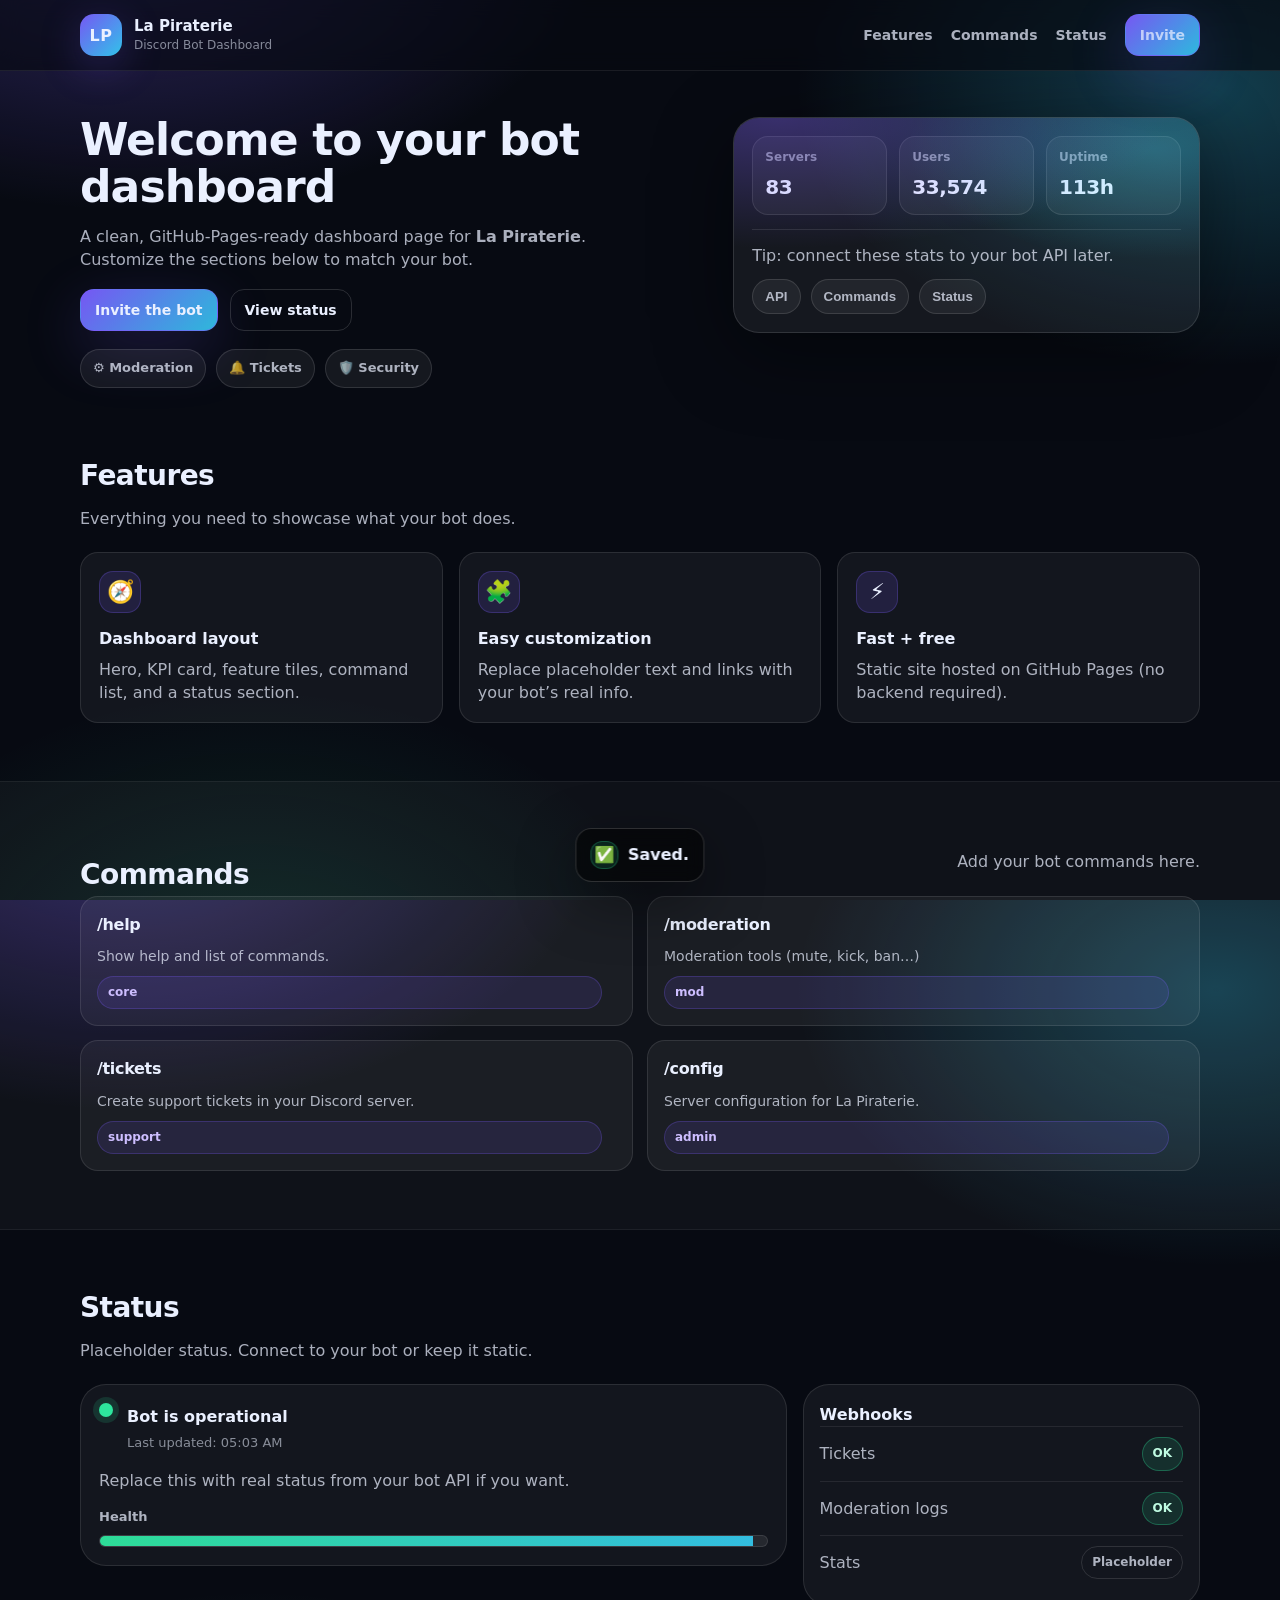
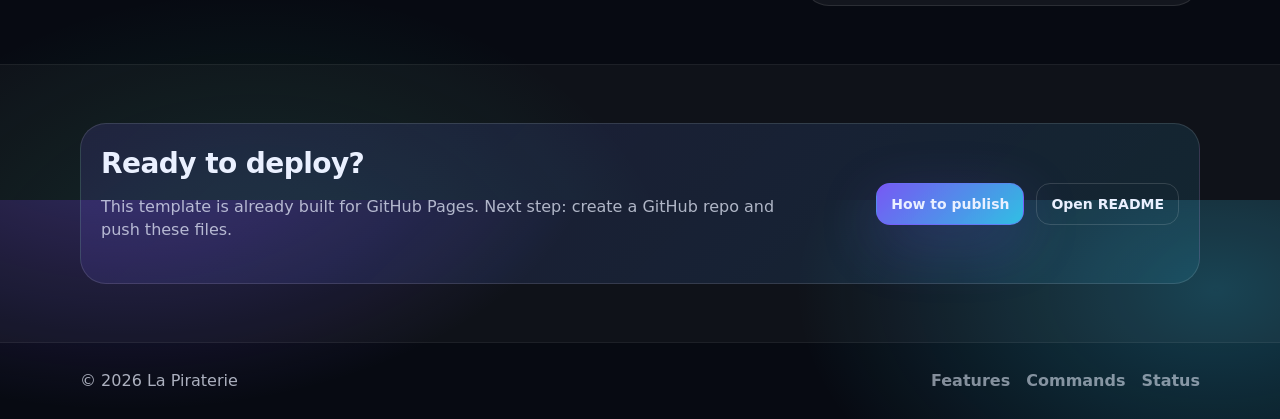
==== index.html @ 0a26c694 "Update index.html" ====
<!doctype html>
<html lang="en">
<head>
  <meta charset="UTF-8" />
  <meta name="viewport" content="width=device-width, initial-scale=1.0" />
  <title>La Piraterie</title>
  <meta name="description" content="Dashboard for La Piraterie (Discord bot)." />
  <link rel="stylesheet" href="styles.css" />
</head>
<body>
  <a class="skip-link" href="#main">Skip to content</a>

  <header class="topbar">
    <div class="container topbar__inner">
      <div class="brand">
        <div class="brand__mark" aria-hidden="true">LP</div>
        <div>
          <div class="brand__name">La Piraterie</div>
          <div class="brand__tag">Discord Bot Dashboard</div>
        </div>
      </div>

      <nav class="nav" aria-label="Primary">
        <a href="#features">Features</a>
        <a href="#commands">Commands</a>
        <a href="#status">Status</a>
        <a class="btn btn--primary" href="https://discord.com/oauth2/authorize?client_id=1509570916592521398&permissions=8&integration_type=0&scope=applications.commands+bot">Invite</a>
      </nav>

      <button class="nav-toggle" type="button" aria-label="Open menu" aria-expanded="false" data-nav-toggle>
        <span></span><span></span><span></span>
      </button>
    </div>
  </header>

  <main id="main">
    <section class="hero">
      <div class="container hero__grid">
        <div>
          <h1 class="hero__title">Welcome to your bot dashboard</h1>
          <p class="hero__subtitle">
            A clean, GitHub-Pages-ready dashboard page for <strong>La Piraterie</strong>.
            Customize the sections below to match your bot.
          </p>

          <div class="hero__cta">
            <a class="btn btn--primary" id="invite" href="#" onclick="alert('Replace this with your bot invite link!'); return false;">
              Invite the bot
            </a>
            <a class="btn btn--ghost" href="#status">View status</a>
          </div>

          <div class="pill-row" role="list" aria-label="Highlights">
            <div class="pill" role="listitem">⚙️ Moderation</div>
            <div class="pill" role="listitem">🔔 Tickets</div>
            <div class="pill" role="listitem">🛡️ Security</div>
          </div>
        </div>

        <div class="card card--glow hero-card" aria-label="Quick overview card">
          <div class="hero-card__top">
            <div class="kpi">
              <div class="kpi__label">Servers</div>
              <div class="kpi__value" data-kpi="servers">—</div>
            </div>
            <div class="kpi">
              <div class="kpi__label">Users</div>
              <div class="kpi__value" data-kpi="users">—</div>
            </div>
            <div class="kpi">
              <div class="kpi__label">Uptime</div>
              <div class="kpi__value" data-kpi="uptime">—</div>
            </div>
          </div>
          <div class="divider"></div>
          <div class="hero-card__bottom">
            <div class="muted">Tip: connect these stats to your bot API later.</div>
            <div class="mini-actions">
              <button class="chip" type="button" onclick="toast('Connect your bot API to show live stats.')">API</button>
              <button class="chip" type="button" onclick="toast('Add command docs for your bot.')">Commands</button>
              <button class="chip" type="button" onclick="toast('Add a real status endpoint if you want.')">Status</button>
            </div>
          </div>
        </div>
      </div>
    </section>

    <section id="features" class="section">
      <div class="container">
        <h2 class="section__title">Features</h2>
        <p class="section__subtitle">Everything you need to showcase what your bot does.</p>

        <div class="grid-3">
          <article class="feature">
            <div class="feature__icon" aria-hidden="true">🧭</div>
            <h3>Dashboard layout</h3>
            <p>Hero, KPI card, feature tiles, command list, and a status section.</p>
          </article>
          <article class="feature">
            <div class="feature__icon" aria-hidden="true">🧩</div>
            <h3>Easy customization</h3>
            <p>Replace placeholder text and links with your bot’s real info.</p>
          </article>
          <article class="feature">
            <div class="feature__icon" aria-hidden="true">⚡</div>
            <h3>Fast + free</h3>
            <p>Static site hosted on GitHub Pages (no backend required).</p>
          </article>
        </div>
      </div>
    </section>

    <section id="commands" class="section section--alt">
      <div class="container">
        <div class="section__head">
          <h2 class="section__title">Commands</h2>
          <p class="section__subtitle">Add your bot commands here.</p>
        </div>

        <div class="commands">
          <div class="command">
            <div class="command__name">/help</div>
            <div class="command__desc">Show help and list of commands.</div>
            <div class="command__tag">core</div>
          </div>
          <div class="command">
            <div class="command__name">/moderation</div>
            <div class="command__desc">Moderation tools (mute, kick, ban…)</div>
            <div class="command__tag">mod</div>
          </div>
          <div class="command">
            <div class="command__name">/tickets</div>
            <div class="command__desc">Create support tickets in your Discord server.</div>
            <div class="command__tag">support</div>
          </div>
          <div class="command">
            <div class="command__name">/config</div>
            <div class="command__desc">Server configuration for La Piraterie.</div>
            <div class="command__tag">admin</div>
          </div>
        </div>
      </div>
    </section>

    <section id="status" class="section">
      <div class="container">
        <h2 class="section__title">Status</h2>
        <p class="section__subtitle">Placeholder status. Connect to your bot or keep it static.</p>

        <div class="status-wrap">
          <div class="status-card">
            <div class="status-card__top">
              <div class="status-dot" data-status-dot aria-hidden="true"></div>
              <div>
                <div class="status-card__title">Bot is operational</div>
                <div class="status-card__meta">Last updated: <span id="lastUpdated">just now</span></div>
              </div>
            </div>
            <div class="status-card__body">
              <p class="muted">
                Replace this with real status from your bot API if you want.
              </p>
              <div class="progress">
                <div class="progress__label">Health</div>
                <div class="progress__bar" role="progressbar" aria-valuemin="0" aria-valuemax="100" aria-valuenow="98">
                  <div class="progress__fill" style="width: 98%"></div>
                </div>
              </div>
            </div>
          </div>

          <div class="status-card status-card--mini">
            <div class="status-card__title">Webhooks</div>
            <div class="status-mini-row">
              <span class="muted">Tickets</span>
              <span class="badge badge--ok">OK</span>
            </div>
            <div class="status-mini-row">
              <span class="muted">Moderation logs</span>
              <span class="badge badge--ok">OK</span>
            </div>
            <div class="status-mini-row">
              <span class="muted">Stats</span>
              <span class="badge">Placeholder</span>
            </div>
          </div>
        </div>
      </div>
    </section>

    <section class="section section--alt" id="https://discord.com/oauth2/authorize?client_id=1509570916592521398&permissions=8&integration_type=0&scope=applications.commands+bot">
      <div class="container">
        <div class="cta">
          <div>
            <h2 class="section__title" style="margin-bottom:8px;">Ready to deploy?</h2>
            <p class="section__subtitle">
              This template is already built for GitHub Pages. Next step: create a GitHub repo and push these files.
            </p>
          </div>
          <div class="cta__actions">
            <a class="btn btn--primary" href="#" onclick="toast('GitHub Pages setup instructions are in README.md')">How to publish</a>
            <a class="btn btn--ghost" href="README.md" target="_blank" rel="noreferrer">Open README</a>
          </div>
        </div>
      </div>
    </section>
  </main>

  <footer class="footer">
    <div class="container footer__inner">
      <div class="muted">© <span id="year"></span> La Piraterie</div>
      <div class="footer__links">
        <a href="#features">Features</a>
        <a href="#commands">Commands</a>
        <a href="#status">Status</a>
      </div>
    </div>
  </footer>

  <div class="toast" role="status" aria-live="polite" aria-atomic="true" id="toast" hidden>
    <div class="toast__icon" aria-hidden="true">✅</div>
    <div class="toast__msg" id="toastMsg">Saved.</div>
  </div>

  <script src="script.js"></script>
</body>
</html>
---- styles.css ----
:root{
  --bg:#070A12;
  --panel:rgba(255,255,255,.06);
  --panel2:rgba(255,255,255,.09);
  --text:#EAF0FF;
  --muted:rgba(234,240,255,.72);
  --muted2:rgba(234,240,255,.55);
  --brand:#7C5CFF;
  --brand2:#35D7FF;
  --ok:#2EE59D;
  --warn:#FFC857;
  --danger:#FF5C7A;
  --border:rgba(255,255,255,.12);
  --shadow:0 20px 80px rgba(0,0,0,.45);
  --radius:18px;
  --radius2:26px;
  --container:1120px;
}

*{box-sizing:border-box}
html,body{height:100%}
body{
  margin:0;
  font-family: ui-sans-serif, system-ui, -apple-system, Segoe UI, Roboto, Helvetica, Arial, "Apple Color Emoji","Segoe UI Emoji";
  background:
    radial-gradient(800px 500px at 10% -10%, rgba(124,92,255,.35), transparent 60%),
    radial-gradient(700px 460px at 95% 10%, rgba(53,215,255,.25), transparent 60%),
    radial-gradient(700px 500px at 20% 110%, rgba(46,229,157,.14), transparent 60%),
    var(--bg);
  color:var(--text);
  line-height:1.45;
}

a{color:inherit;text-decoration:none}

.container{width:min(var(--container), calc(100% - 32px)); margin-inline:auto}

.skip-link{
  position:absolute; left:-999px; top:auto; width:1px; height:1px; overflow:hidden;
}
.skip-link:focus{left:16px; top:16px; width:auto; height:auto; padding:10px 12px; background:rgba(0,0,0,.6); border:1px solid var(--border); border-radius:12px; z-index:9999}

.topbar{
  position:sticky; top:0; z-index:40;
  background:rgba(7,10,18,.65);
  backdrop-filter: blur(10px);
  border-bottom:1px solid rgba(255,255,255,.08);
}
.topbar__inner{display:flex; align-items:center; justify-content:space-between; padding:14px 0; gap:14px}

.brand{display:flex; gap:12px; align-items:center}
.brand__mark{
  width:42px; height:42px;
  display:grid; place-items:center;
  background:linear-gradient(135deg, rgba(124,92,255,.95), rgba(53,215,255,.9));
  border-radius:14px;
  font-weight:800;
  letter-spacing:.5px;
  box-shadow: 0 10px 40px rgba(124,92,255,.25);
}
.brand__name{font-weight:800; font-size:15px}
.brand__tag{font-size:12px; color:var(--muted2)}

.nav{display:flex; align-items:center; gap:18px}
.nav a{color:var(--muted); font-weight:600; font-size:14px}
.nav a:hover{color:var(--text)}

.nav-toggle{
  display:none;
  width:44px; height:44px;
  border-radius:14px;
  border:1px solid rgba(255,255,255,.12);
  background:rgba(255,255,255,.06);
  cursor:pointer;
}
.nav-toggle span{display:block; width:18px; height:2px; background:rgba(234,240,255,.9); margin:4px auto; border-radius:99px}

.btn{
  display:inline-flex; align-items:center; justify-content:center;
  gap:10px;
  border-radius:14px;
  padding:10px 14px;
  border:1px solid rgba(255,255,255,.14);
  background:rgba(255,255,255,.06);
  color:var(--text);
  font-weight:700;
  font-size:14px;
  cursor:pointer;
}
.btn:hover{transform: translateY(-1px)}
.btn--primary{
  border:1px solid rgba(124,92,255,.45);
  background:linear-gradient(135deg, rgba(124,92,255,.95), rgba(53,215,255,.85));
  box-shadow: 0 18px 60px rgba(124,92,255,.22);
}
.btn--ghost{background:transparent}

.hero{padding:46px 0 10px}
.hero__grid{display:grid; grid-template-columns: 1.15fr .85fr; gap:22px; align-items:start}
.hero__title{font-size:44px; margin:0; letter-spacing:-.02em; line-height:1.06}
.hero__subtitle{color:var(--muted); margin:14px 0 18px; max-width:54ch; font-size:16px}

.hero__cta{display:flex; gap:12px; flex-wrap:wrap; margin:18px 0 18px}

.pill-row{display:flex; gap:10px; flex-wrap:wrap}
.pill{
  padding:9px 12px;
  border-radius:999px;
  background:rgba(255,255,255,.06);
  border:1px solid rgba(255,255,255,.12);
  color:var(--muted);
  font-weight:700;
  font-size:13px;
}

.card{border-radius:var(--radius2); background:var(--panel); border:1px solid rgba(255,255,255,.12); box-shadow:var(--shadow)}
.card--glow{position:relative; overflow:hidden}
.card--glow:before{
  content:"";
  position:absolute; inset:-2px;
  background: radial-gradient(650px 220px at 10% 0%, rgba(124,92,255,.35), transparent 60%),
              radial-gradient(450px 200px at 90% 15%, rgba(53,215,255,.25), transparent 55%);
  pointer-events:none;
}
.hero-card{padding:18px; z-index:1}
.hero-card__top{display:grid; grid-template-columns: repeat(3, 1fr); gap:12px}
.kpi{padding:12px; border-radius:16px; background:rgba(255,255,255,.05); border:1px solid rgba(255,255,255,.1)}
.kpi__label{font-size:12px; color:var(--muted2); font-weight:700}
.kpi__value{font-size:20px; font-weight:900; margin-top:6px; letter-spacing:-.02em}

.divider{height:1px; background:rgba(255,255,255,.1); margin:14px 0}
.hero-card__bottom{display:flex; flex-direction:column; gap:12px}
.muted{color:var(--muted)}

.mini-actions{display:flex; gap:10px; flex-wrap:wrap}
.chip{
  padding:9px 12px;
  border-radius:999px;
  background:rgba(255,255,255,.06);
  border:1px solid rgba(255,255,255,.12);
  color:var(--muted);
  font-weight:800;
  cursor:pointer;
}
.chip:hover{color:var(--text)}

.section{padding:58px 0}
.section--alt{background:rgba(255,255,255,.03); border-top:1px solid rgba(255,255,255,.06); border-bottom:1px solid rgba(255,255,255,.06)}
.section__title{margin:0; font-size:28px; letter-spacing:-.02em}
.section__subtitle{margin:10px 0 22px; color:var(--muted); max-width:70ch}
.section__head{display:flex; align-items:flex-end; justify-content:space-between; gap:16px}

.grid-3{display:grid; grid-template-columns: repeat(3, 1fr); gap:16px}
.feature{padding:18px; border-radius:var(--radius); background:rgba(255,255,255,.05); border:1px solid rgba(255,255,255,.10)}
.feature__icon{font-size:22px; width:42px; height:42px; display:grid; place-items:center; border-radius:14px; background:rgba(124,92,255,.15); border:1px solid rgba(124,92,255,.25)}
.feature h3{margin:14px 0 8px; font-size:16px}
.feature p{margin:0; color:var(--muted)}

.commands{display:grid; grid-template-columns: 1fr 1fr; gap:14px}
.command{
  padding:16px;
  border-radius:var(--radius);
  background:rgba(255,255,255,.05);
  border:1px solid rgba(255,255,255,.10);
  display:grid;
  grid-template-columns: 1fr auto;
  gap:10px 14px;
}
.command__name{font-weight:900; letter-spacing:-.02em}
.command__desc{color:var(--muted); grid-column: 1 / -1; font-size:14px}
.command__tag{align-self:start; padding:7px 10px; border-radius:999px; font-size:12px; font-weight:900; background:rgba(124,92,255,.12); border:1px solid rgba(124,92,255,.25); color:#CDBEFF}

.status-wrap{display:grid; grid-template-columns: 1.6fr .9fr; gap:16px; align-items:start}
.status-card{padding:18px; border-radius:var(--radius2); background:rgba(255,255,255,.05); border:1px solid rgba(255,255,255,.10)}
.status-card--mini{padding:16px}
.status-card__top{display:flex; gap:14px; align-items:flex-start}
.status-card__title{font-size:16px; font-weight:900; margin-top:2px}
.status-card__meta{font-size:13px; color:var(--muted2); margin-top:6px}

.status-dot{width:14px; height:14px; border-radius:999px; background:var(--ok); box-shadow:0 0 0 6px rgba(46,229,157,.14)}

.status-card__body{margin-top:14px}
.progress{margin-top:10px}
.progress__label{font-weight:800; color:var(--muted); font-size:13px; margin-bottom:8px}
.progress__bar{height:12px; border-radius:999px; background:rgba(255,255,255,.08); border:1px solid rgba(255,255,255,.10); overflow:hidden}
.progress__fill{height:100%; background:linear-gradient(90deg, rgba(46,229,157,.95), rgba(53,215,255,.85))}

.status-mini-row{display:flex; justify-content:space-between; align-items:center; padding:10px 0; border-top:1px solid rgba(255,255,255,.08)}
.status-mini-row:first-of-type{border-top:none}
.badge{font-weight:900; font-size:12px; padding:7px 10px; border-radius:999px; border:1px solid rgba(255,255,255,.12); color:var(--muted)}
.badge--ok{background:rgba(46,229,157,.12); border-color:rgba(46,229,157,.3); color:#BFFBE2}

.cta{display:flex; align-items:center; justify-content:space-between; gap:16px; padding:20px; border-radius:var(--radius2); background:linear-gradient(135deg, rgba(124,92,255,.14), rgba(53,215,255,.10)); border:1px solid rgba(255,255,255,.12)}
.cta__actions{display:flex; gap:12px; flex-wrap:wrap}

.footer{padding:26px 0; color:var(--muted2)}
.footer__inner{display:flex; justify-content:space-between; align-items:center; gap:14px}
.footer__links{display:flex; gap:16px; flex-wrap:wrap}
.footer__links a{color:var(--muted2); font-weight:700}
.footer__links a:hover{color:var(--text)}

.toast{
  position:fixed;
  bottom:18px;
  left:50%;
  transform:translateX(-50%);
  padding:12px 14px;
  border-radius:16px;
  background:rgba(0,0,0,.55);
  border:1px solid rgba(255,255,255,.16);
  backdrop-filter: blur(10px);
  display:flex;
  align-items:center;
  gap:10px;
  color:var(--text);
  box-shadow: 0 18px 60px rgba(0,0,0,.4);
}
.toast__icon{width:28px; height:28px; border-radius:12px; background:rgba(46,229,157,.12); border:1px solid rgba(46,229,157,.25); display:grid; place-items:center}
.toast__msg{font-weight:800}

@media (max-width: 980px){
  .hero__grid{grid-template-columns: 1fr;}
  .hero__title{font-size:36px}
  .commands{grid-template-columns: 1fr}
  .grid-3{grid-template-columns: 1fr}
  .status-wrap{grid-template-columns: 1fr}
  .nav{display:none}
  .nav-toggle{display:block}
}

@media (max-width: 520px){
  .hero{padding-top:28px}
  .hero-card__top{grid-template-columns: 1fr;}
  .footer__inner{flex-direction:column; align-items:flex-start}
}

/* Mobile menu */
.mobile-menu{
  display:none;
  border-top:1px solid rgba(255,255,255,.08);
  padding:12px 0;
}
.mobile-menu.open{display:block}
.mobile-menu a{display:block; padding:10px 0; color:var(--muted); font-weight:800}
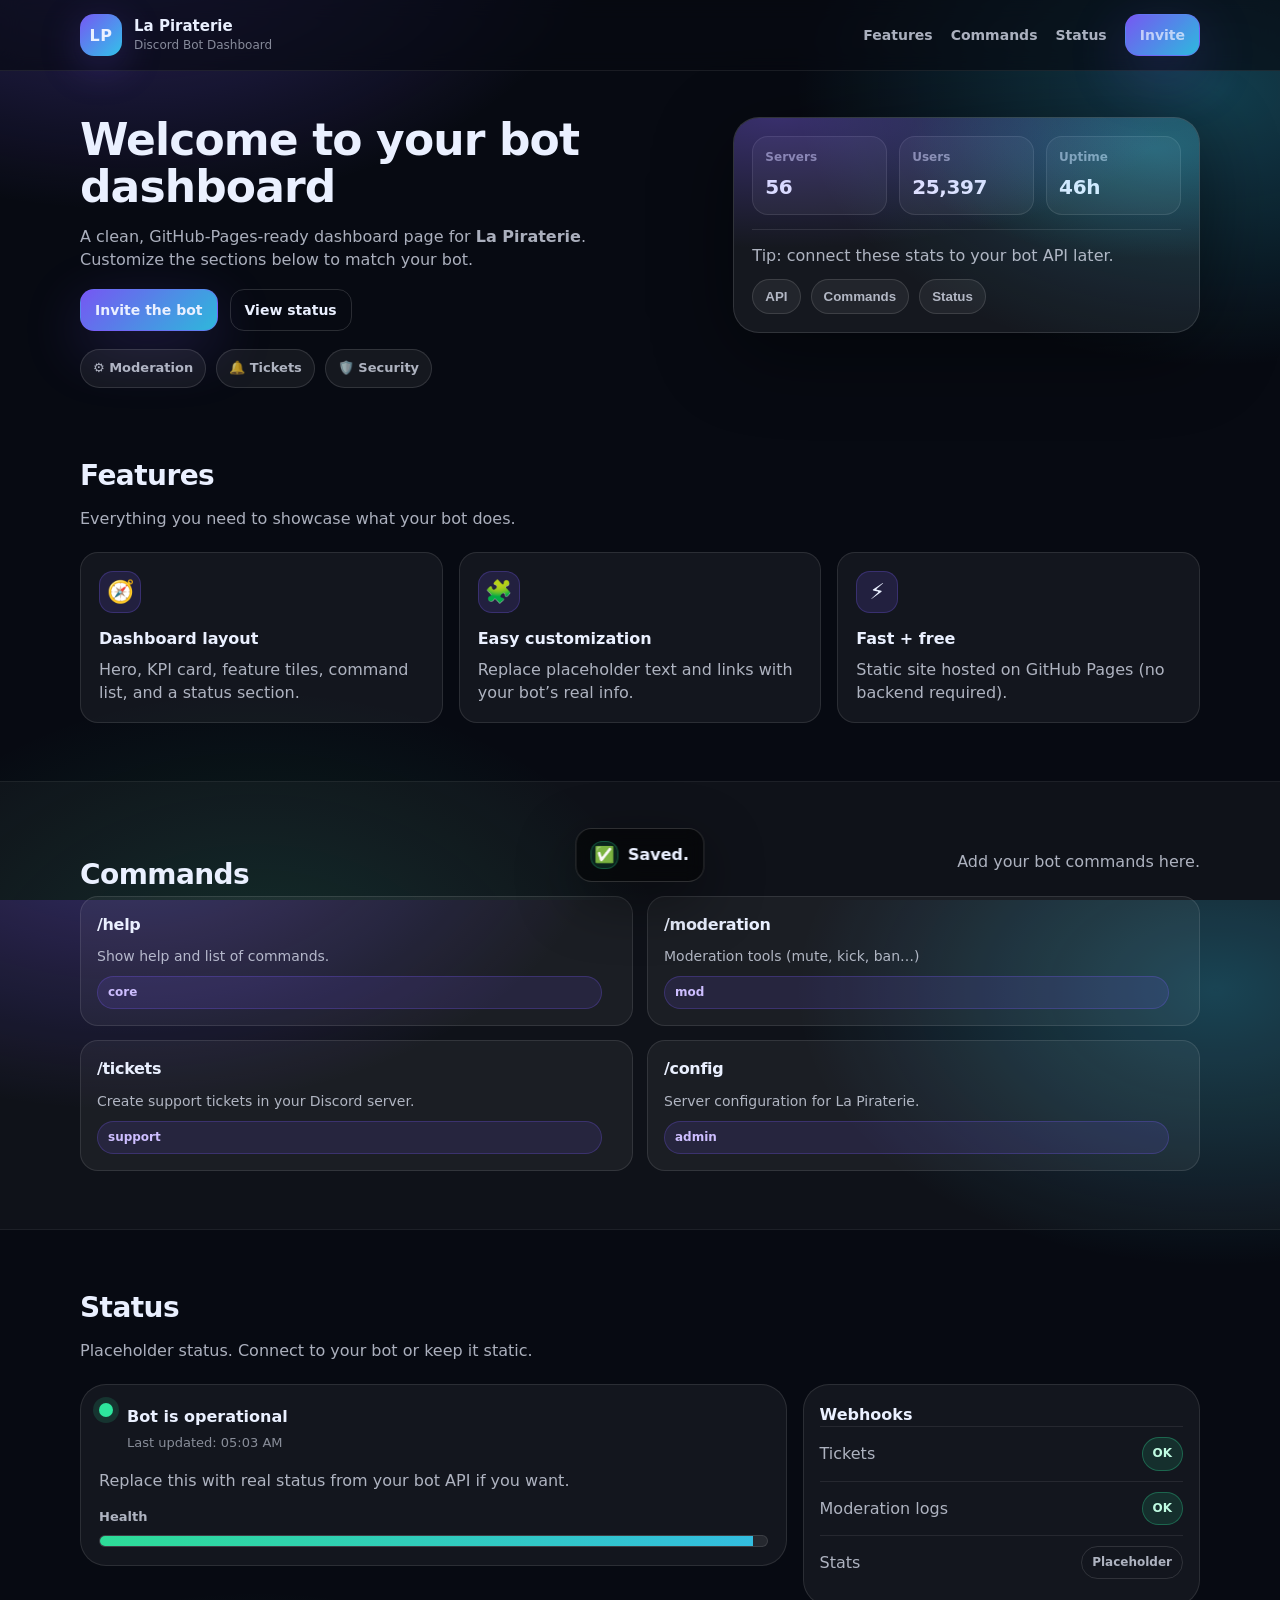
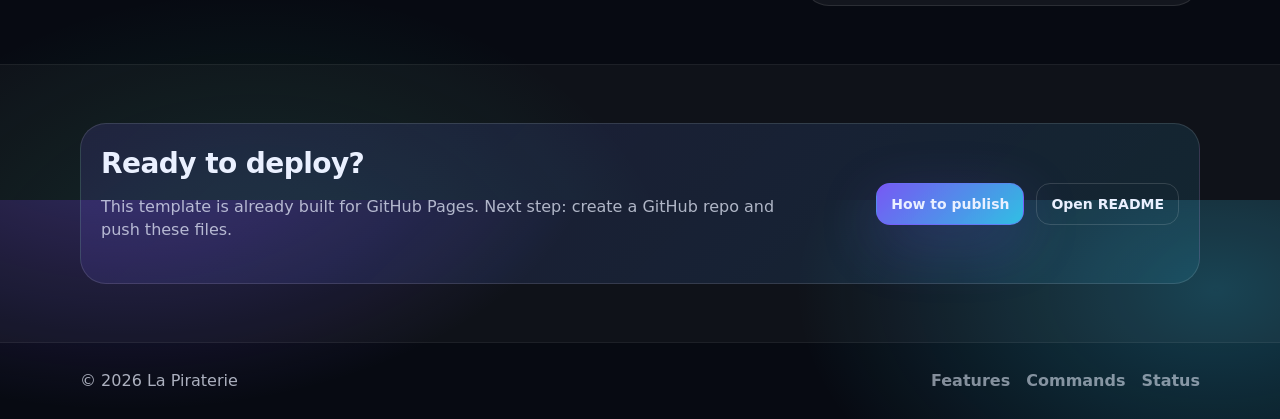
==== commit 64807d5e: "Update index.html" ====
--- a/index.html
+++ b/index.html
@@ -44,7 +44,7 @@
           </p>
 
           <div class="hero__cta">
-            <a class="btn btn--primary" id="invite" href="#" onclick="alert('Replace this with your bot invite link!'); return false;">
+<a class="btn btn--primary" id="invite" href="https://discord.com/oauth2/authorize?client_id=1509570916592521398&permissions=8&integration_type=0&scope=applications.commands+bot">
               Invite the bot
             </a>
             <a class="btn btn--ghost" href="#status">View status</a>
@@ -198,7 +198,7 @@
             </p>
           </div>
           <div class="cta__actions">
-            <a class="btn btn--primary" href="#" onclick="toast('GitHub Pages setup instructions are in README.md')">How to publish</a>
+<a class="btn btn--primary" href="#" onclick="toast('GitHub Pages setup instructions are in README.md'); return false;">How to publish</a>
             <a class="btn btn--ghost" href="README.md" target="_blank" rel="noreferrer">Open README</a>
           </div>
         </div>
@@ -227,3 +227,4 @@
 </html>
 
 
+
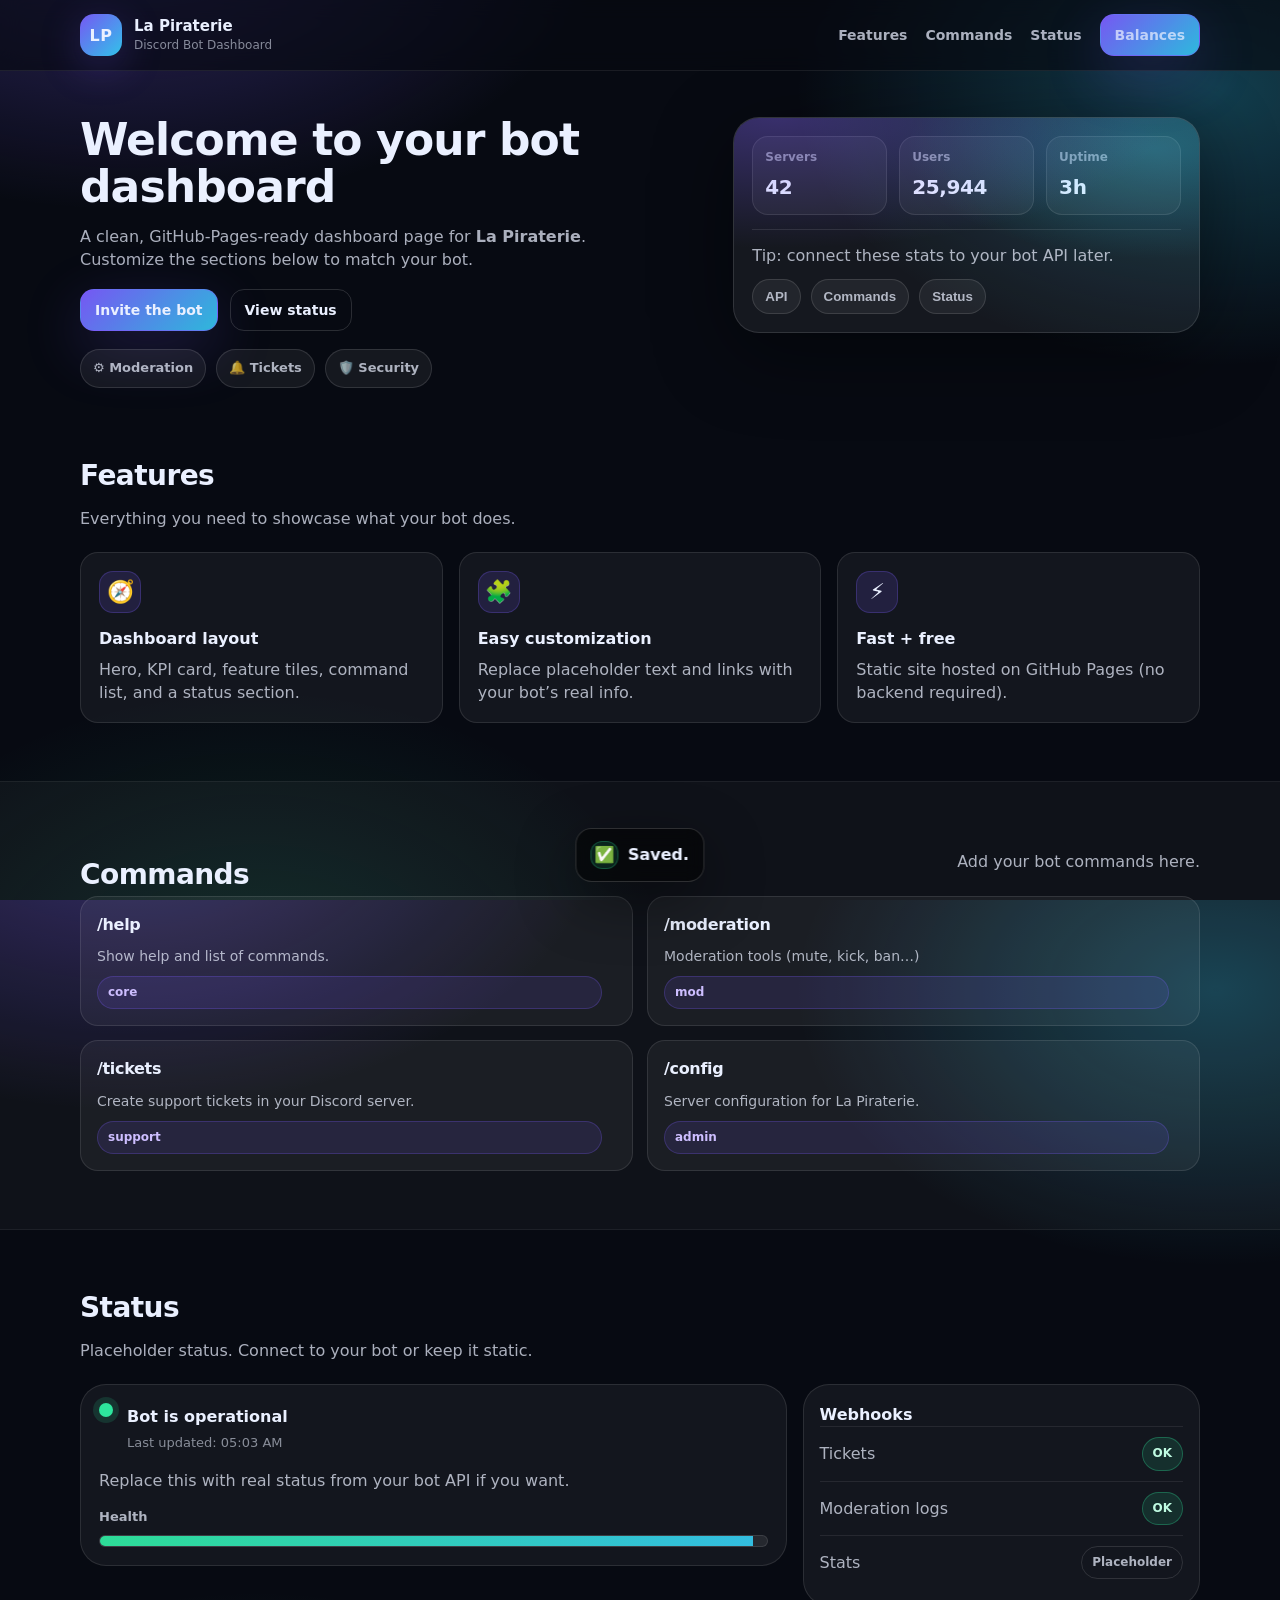
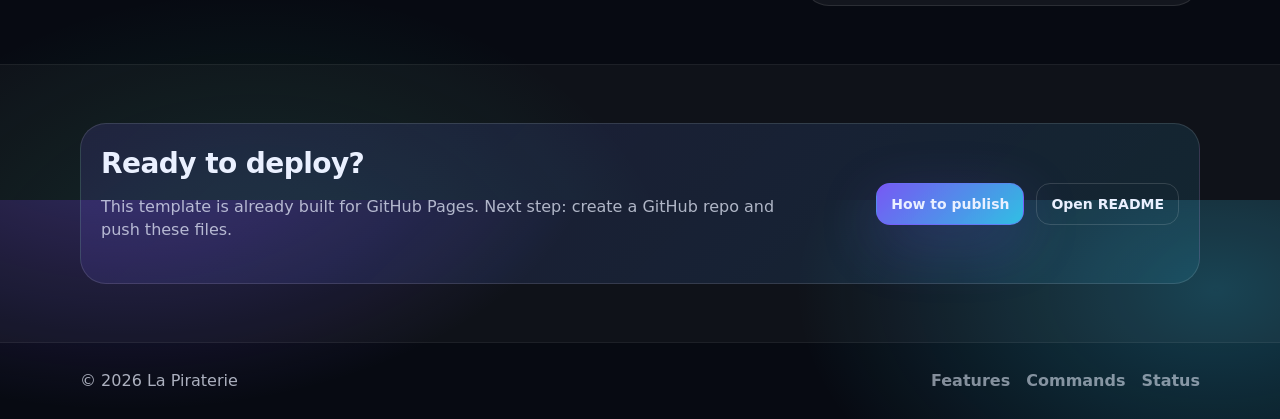
==== commit 9f68f7f3: "Add files via upload" ====
--- a/index.html
+++ b/index.html
@@ -20,11 +20,11 @@
         </div>
       </div>
 
-      <nav class="nav" aria-label="Primary">
+<nav class="nav" aria-label="Primary">
         <a href="#features">Features</a>
         <a href="#commands">Commands</a>
         <a href="#status">Status</a>
-        <a class="btn btn--primary" href="https://discord.com/oauth2/authorize?client_id=1509570916592521398&permissions=8&integration_type=0&scope=applications.commands+bot">Invite</a>
+        <a class="btn btn--primary" href="balances.html">Balances</a>
       </nav>
 
       <button class="nav-toggle" type="button" aria-label="Open menu" aria-expanded="false" data-nav-toggle>
@@ -226,5 +226,3 @@
 </body>
 </html>
 
-
-
--- a/styles.css
+++ b/styles.css
@@ -243,3 +243,35 @@
 .mobile-menu.open{display:block}
 .mobile-menu a{display:block; padding:10px 0; color:var(--muted); font-weight:800}
 
+/* Tables + inputs */
+.input{
+  border-radius:14px;
+  padding:10px 12px;
+  background:rgba(255,255,255,.06);
+  border:1px solid rgba(255,255,255,.12);
+  color:var(--text);
+  font-weight:800;
+  outline:none;
+}
+.input::placeholder{color:rgba(234,240,255,.55)}
+.input:focus{border-color:rgba(124,92,255,.5)}
+
+.table{
+  width:100%;
+  border-collapse:separate;
+  border-spacing:0;
+}
+.table thead th{
+  text-align:left;
+  padding:12px 10px;
+  font-size:12px;
+  color:rgba(234,240,255,.75);
+  border-bottom:1px solid rgba(255,255,255,.10);
+}
+.table tbody td{
+  padding:12px 10px;
+  border-bottom:1px solid rgba(255,255,255,.08);
+}
+.table tbody tr:hover td{background:rgba(255,255,255,.03)}
+
+
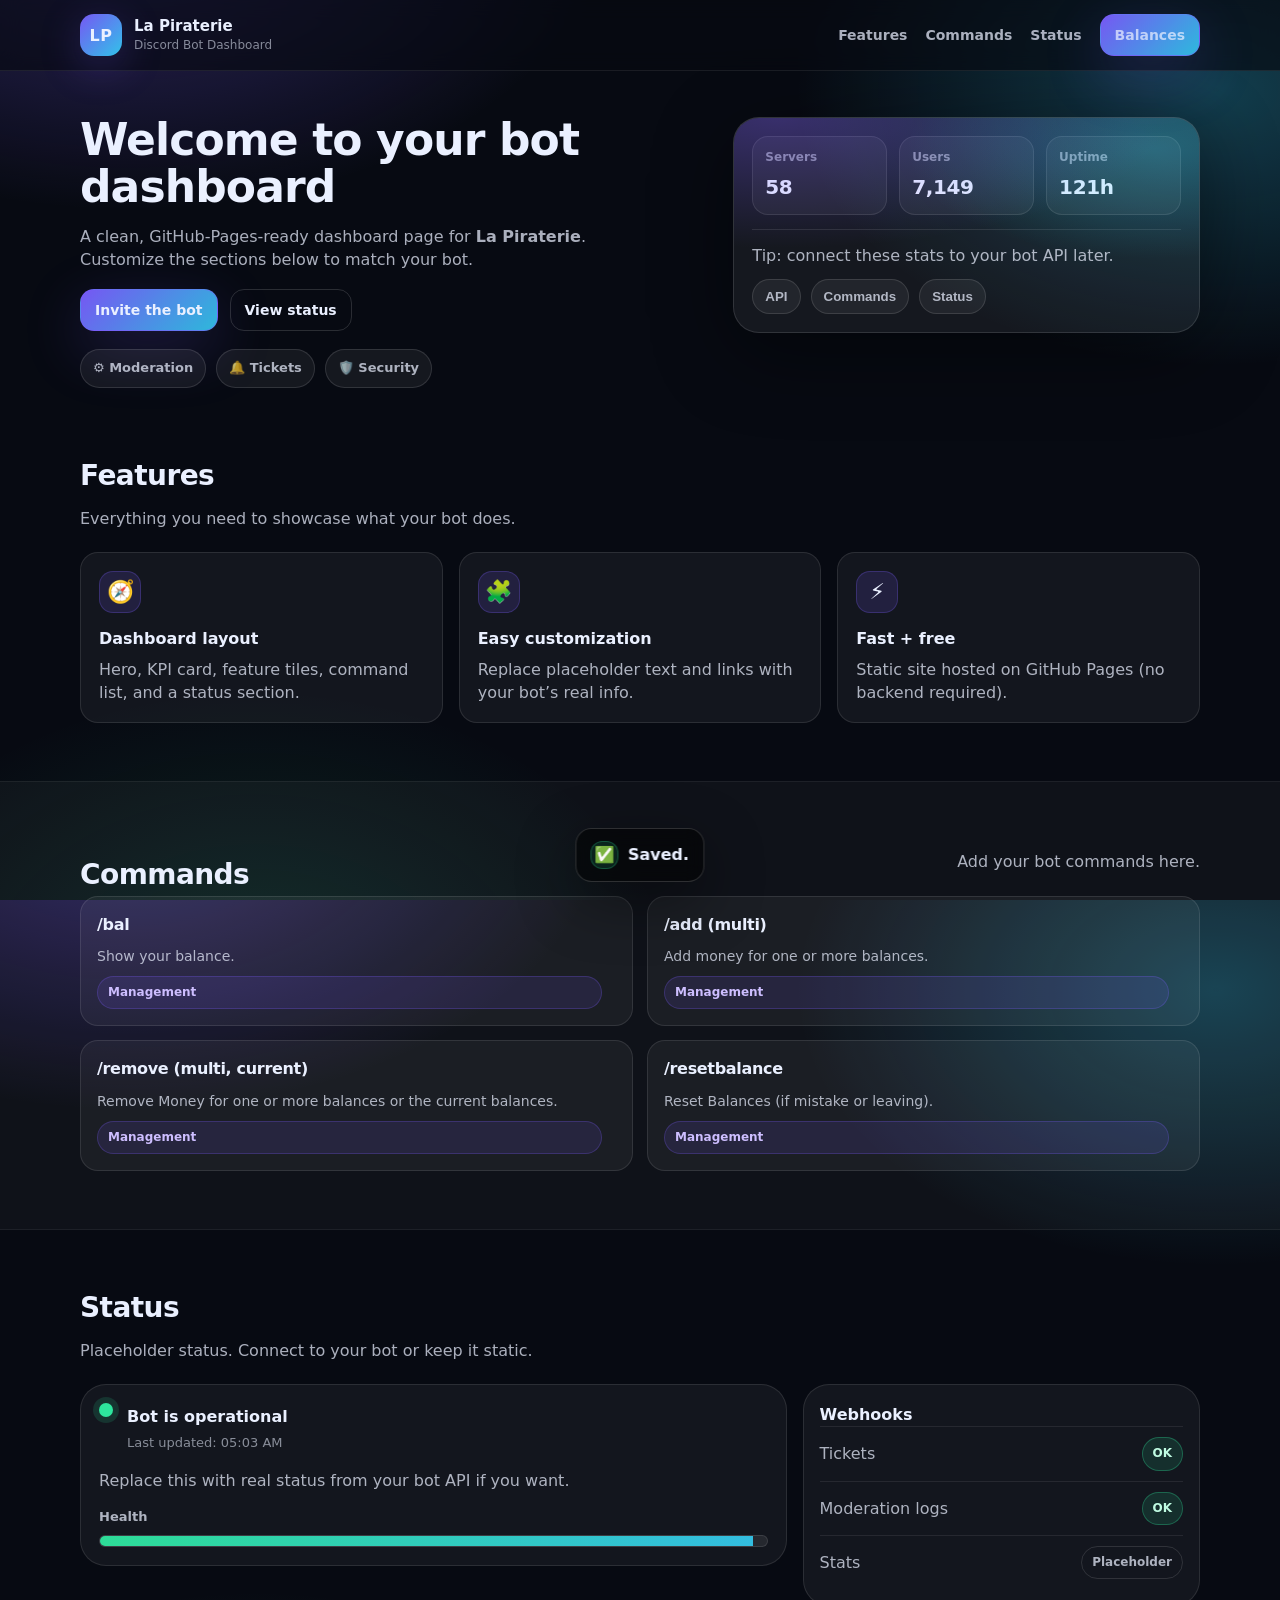
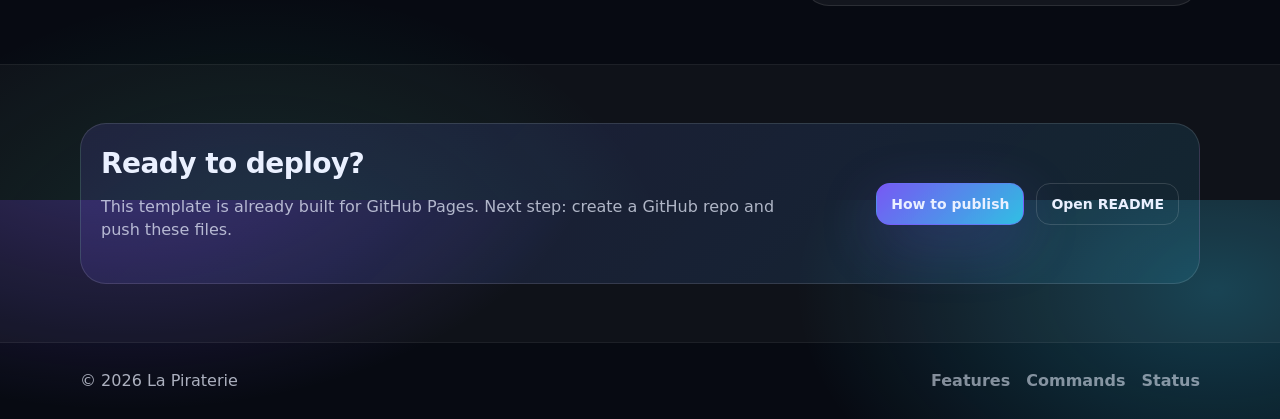
==== commit 39a149bb: "Add files via upload" ====
--- a/index.html
+++ b/index.html
@@ -119,24 +119,24 @@
 
         <div class="commands">
           <div class="command">
-            <div class="command__name">/help</div>
-            <div class="command__desc">Show help and list of commands.</div>
-            <div class="command__tag">core</div>
-          </div>
-          <div class="command">
-            <div class="command__name">/moderation</div>
-            <div class="command__desc">Moderation tools (mute, kick, ban…)</div>
-            <div class="command__tag">mod</div>
-          </div>
-          <div class="command">
-            <div class="command__name">/tickets</div>
-            <div class="command__desc">Create support tickets in your Discord server.</div>
-            <div class="command__tag">support</div>
-          </div>
-          <div class="command">
-            <div class="command__name">/config</div>
-            <div class="command__desc">Server configuration for La Piraterie.</div>
-            <div class="command__tag">admin</div>
+            <div class="command__name">/bal</div>
+            <div class="command__desc">Show your balance.</div>
+            <div class="command__tag">Management</div>
+          </div>
+          <div class="command">
+            <div class="command__name">/add (multi)</div>
+            <div class="command__desc">Add money for one or more balances.</div>
+            <div class="command__tag">Management</div>
+          </div>
+          <div class="command">
+            <div class="command__name">/remove (multi, current)</div>
+            <div class="command__desc">Remove Money for one or more balances or the current balances.</div>
+            <div class="command__tag">Management</div>
+          </div>
+          <div class="command">
+            <div class="command__name">/resetbalance</div>
+            <div class="command__desc">Reset Balances (if mistake or leaving).</div>
+            <div class="command__tag">Management</div>
           </div>
         </div>
       </div>
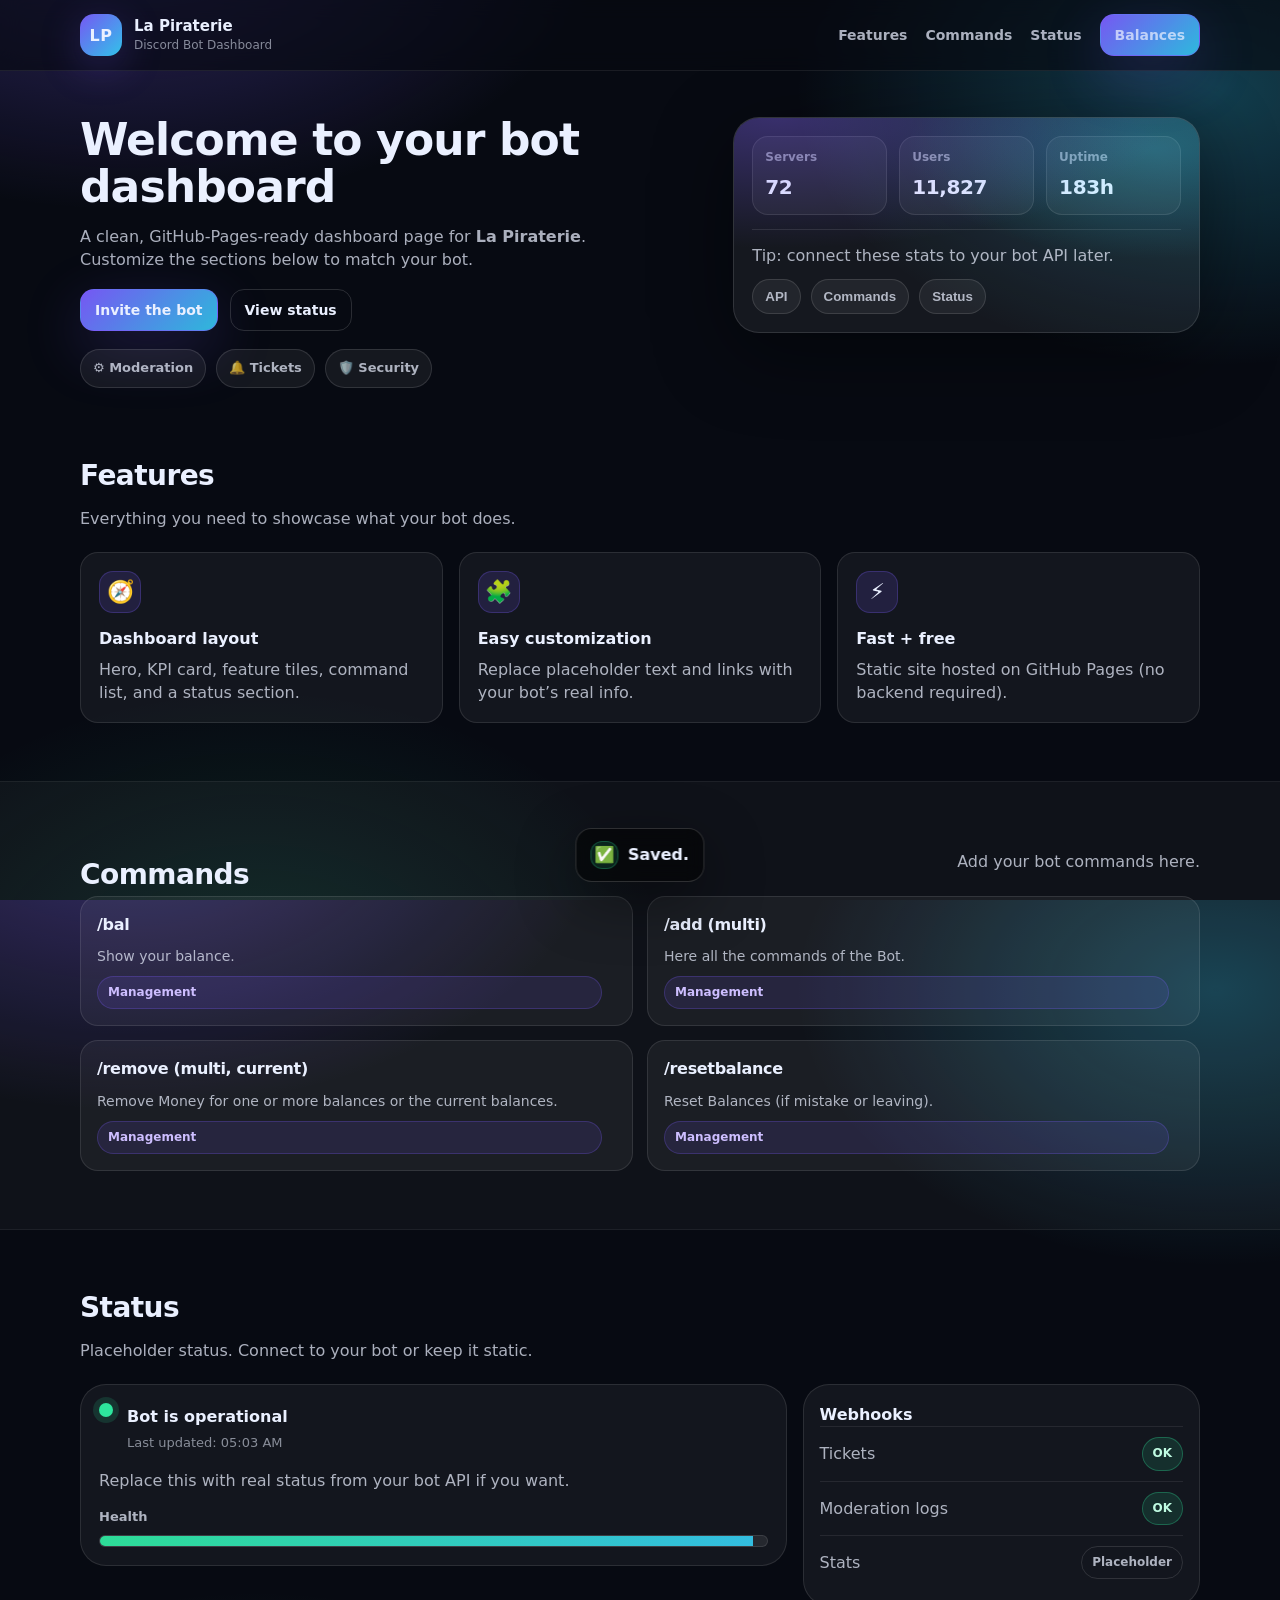
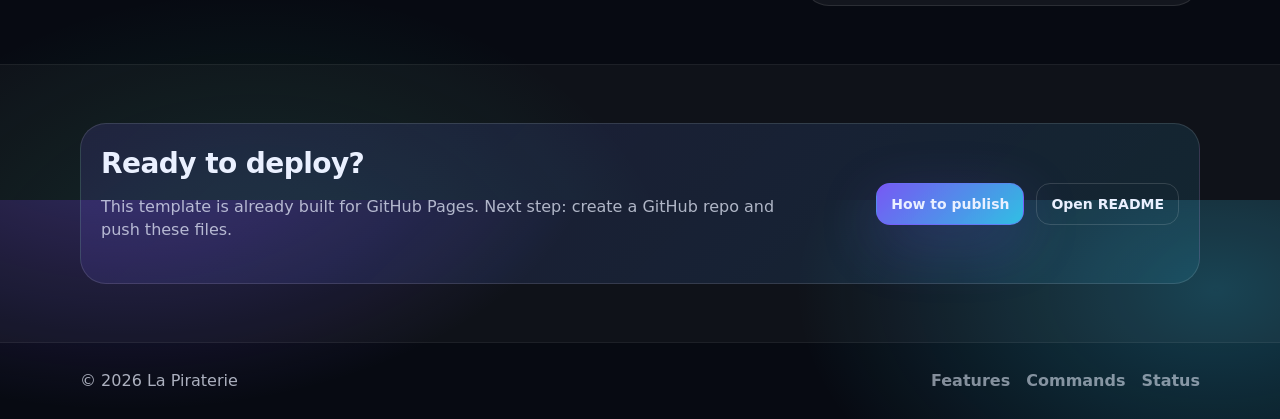
==== commit 6876f1a2: "Add files via upload" ====
--- a/index.html
+++ b/index.html
@@ -125,7 +125,7 @@
           </div>
           <div class="command">
             <div class="command__name">/add (multi)</div>
-            <div class="command__desc">Add money for one or more balances.</div>
+            <div class="command__desc">Here all the commands of the Bot.</div>
             <div class="command__tag">Management</div>
           </div>
           <div class="command">
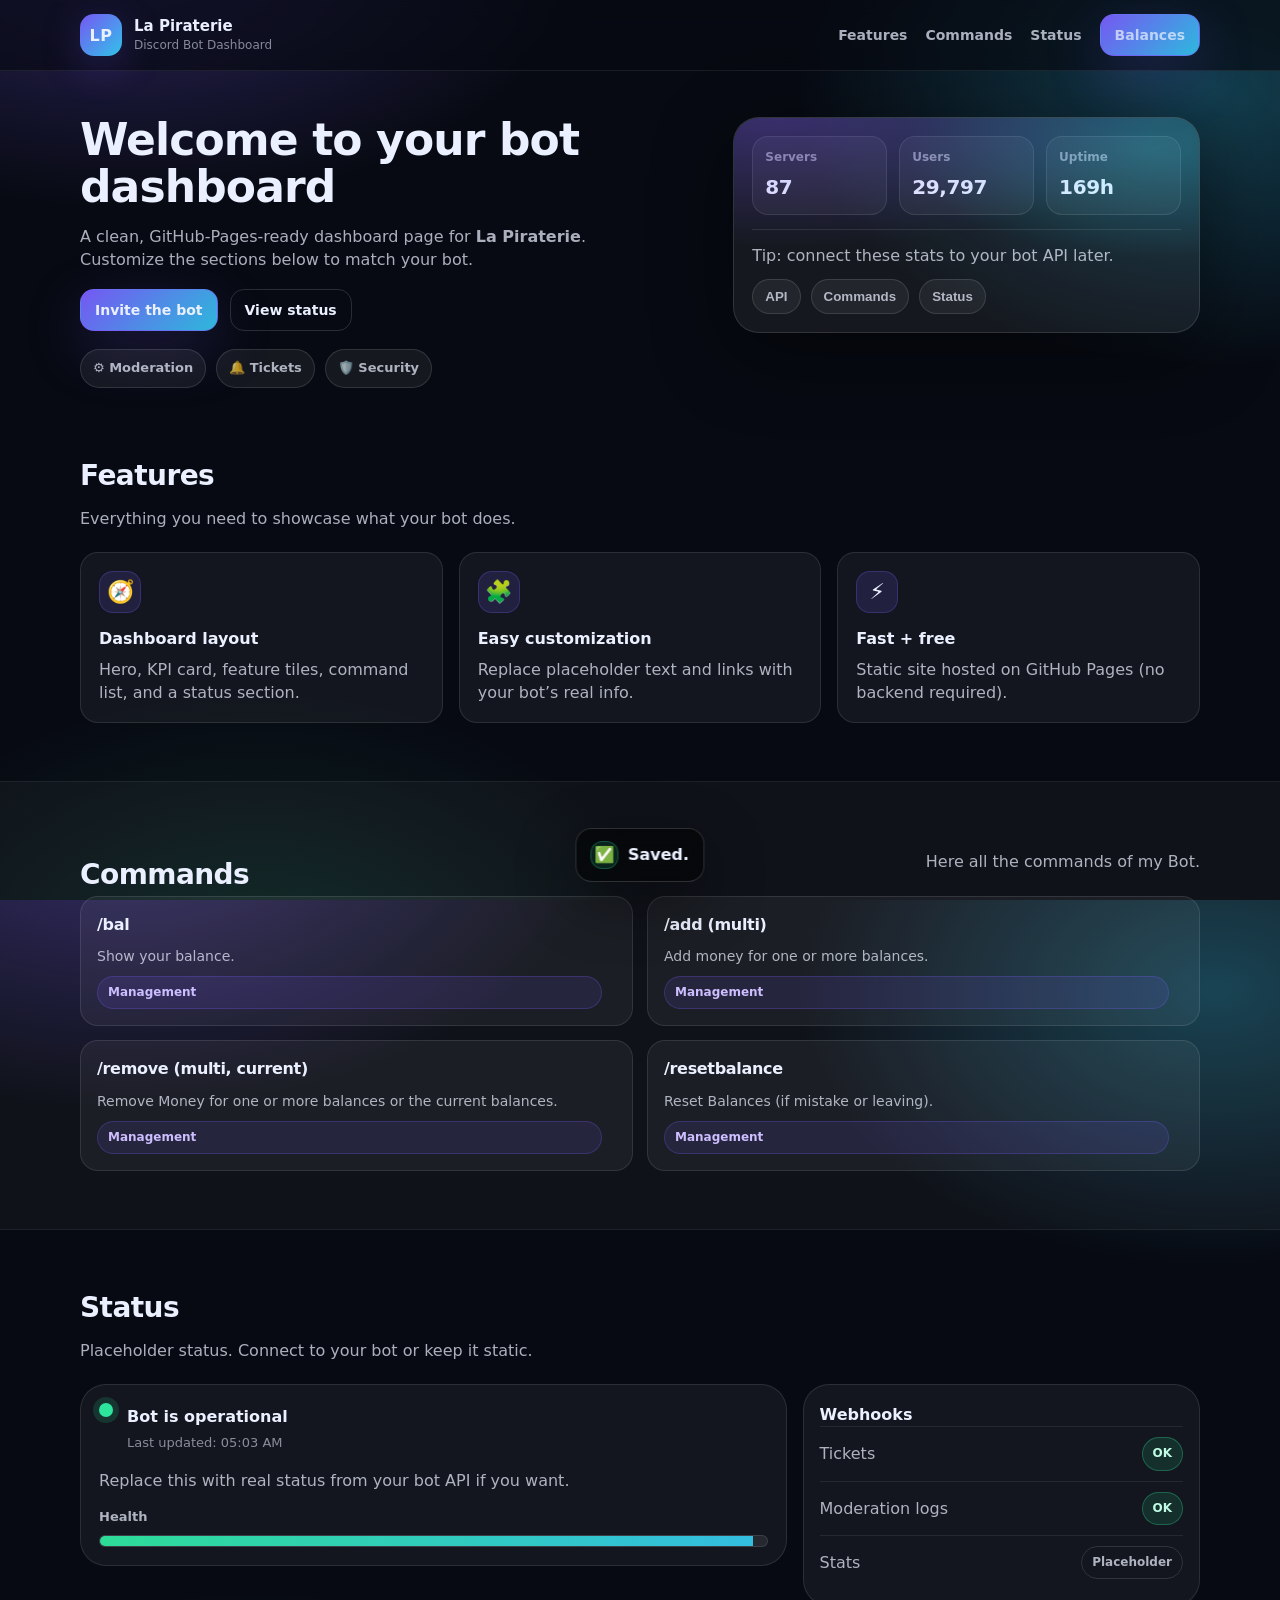
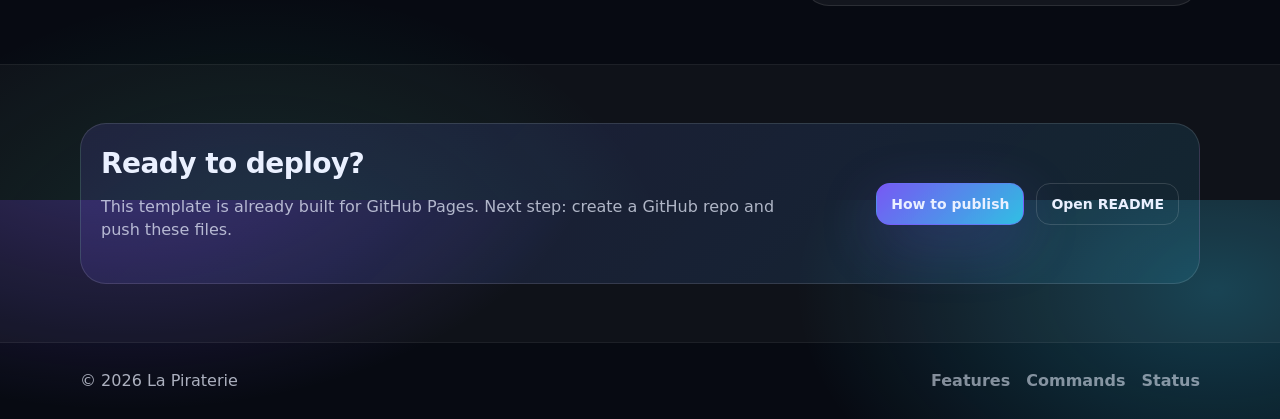
==== commit 7c96c152: "Add files via upload" ====
--- a/index.html
+++ b/index.html
@@ -114,7 +114,7 @@
       <div class="container">
         <div class="section__head">
           <h2 class="section__title">Commands</h2>
-          <p class="section__subtitle">Add your bot commands here.</p>
+          <p class="section__subtitle">Here all the commands of my Bot.</p>
         </div>
 
         <div class="commands">
@@ -125,7 +125,7 @@
           </div>
           <div class="command">
             <div class="command__name">/add (multi)</div>
-            <div class="command__desc">Here all the commands of the Bot.</div>
+            <div class="command__desc">Add money for one or more balances.</div>
             <div class="command__tag">Management</div>
           </div>
           <div class="command">
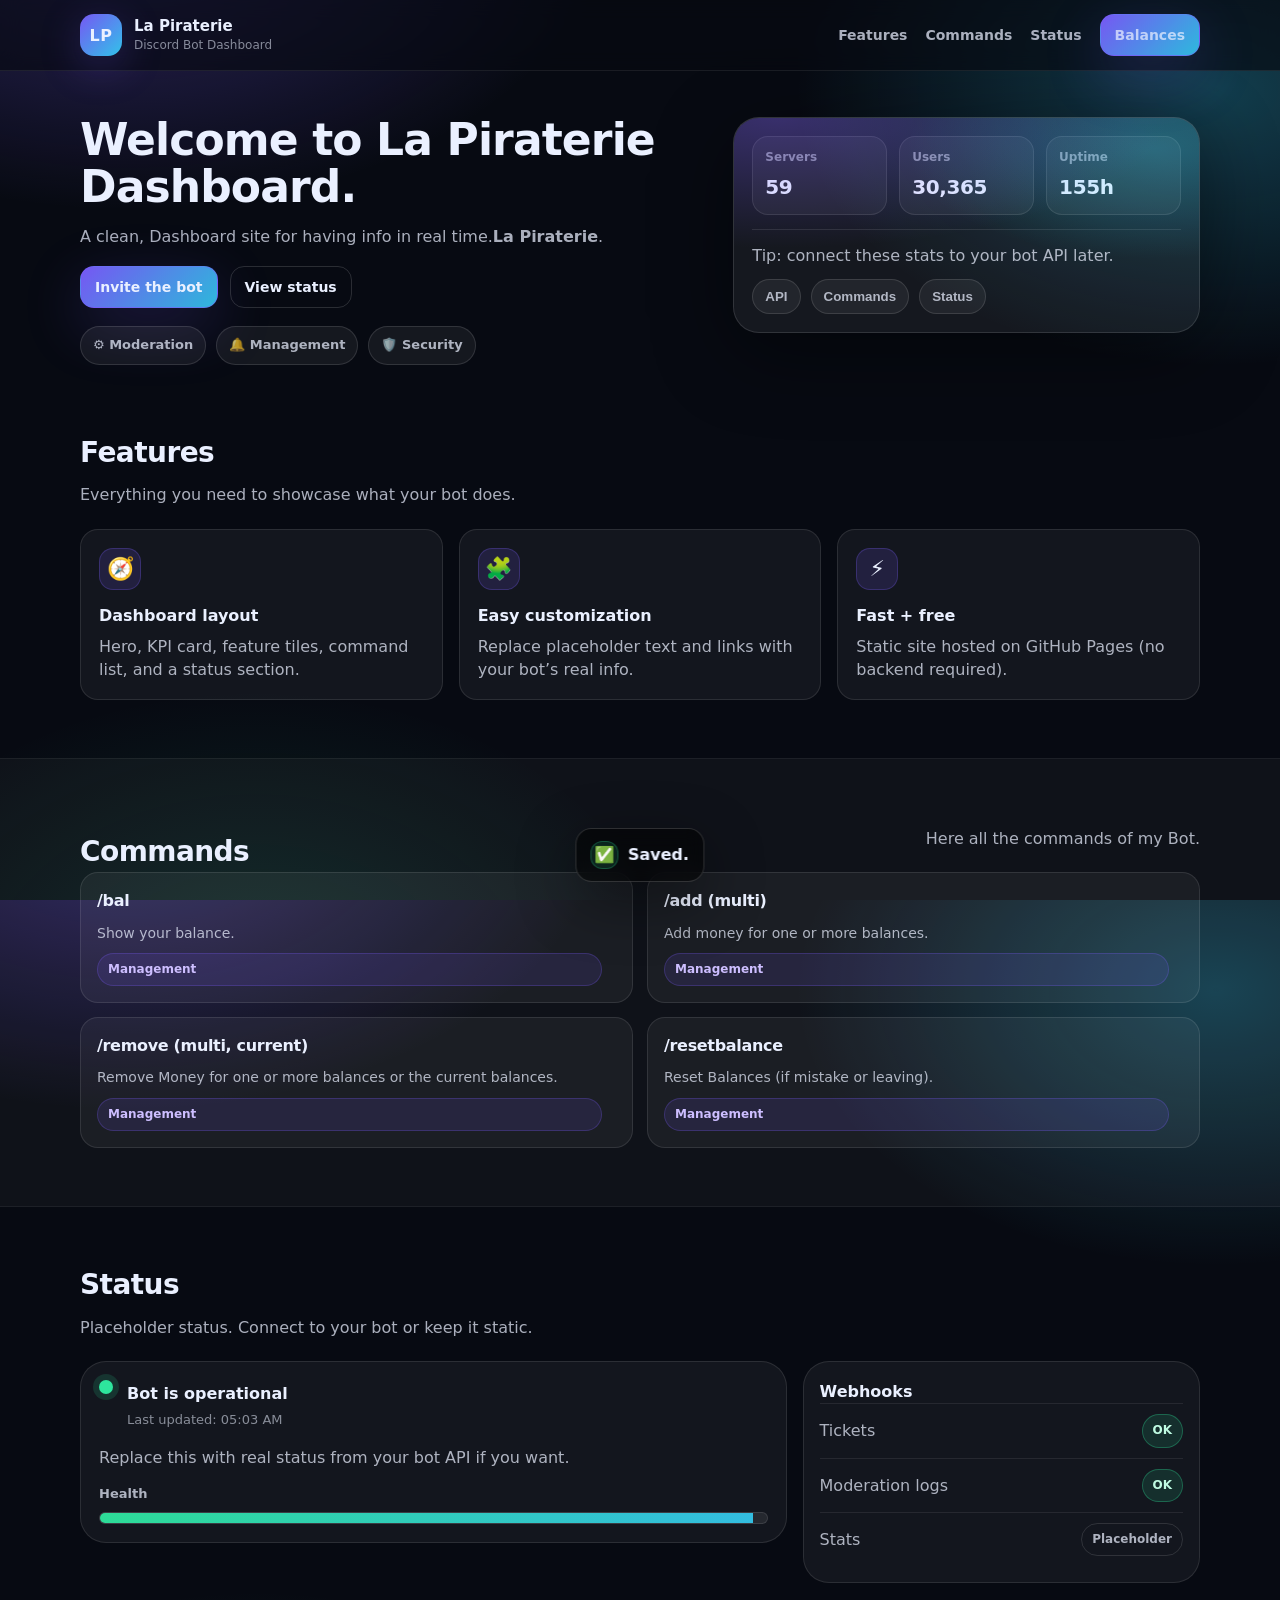
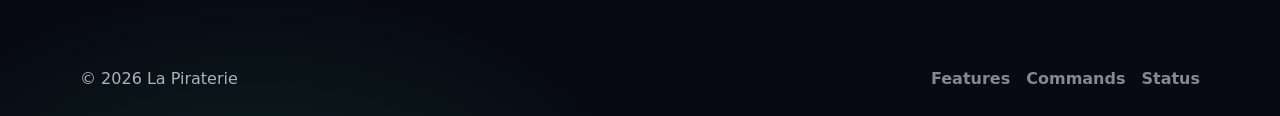
==== commit f5903895: "Add files via upload" ====
--- a/index.html
+++ b/index.html
@@ -37,10 +37,9 @@
     <section class="hero">
       <div class="container hero__grid">
         <div>
-          <h1 class="hero__title">Welcome to your bot dashboard</h1>
+          <h1 class="hero__title">Welcome to La Piraterie Dashboard.</h1>
           <p class="hero__subtitle">
-            A clean, GitHub-Pages-ready dashboard page for <strong>La Piraterie</strong>.
-            Customize the sections below to match your bot.
+            A clean, Dashboard site for having info in real time.<strong>La Piraterie</strong>.
           </p>
 
           <div class="hero__cta">
@@ -52,7 +51,7 @@
 
           <div class="pill-row" role="list" aria-label="Highlights">
             <div class="pill" role="listitem">⚙️ Moderation</div>
-            <div class="pill" role="listitem">🔔 Tickets</div>
+            <div class="pill" role="listitem">🔔 Management</div>
             <div class="pill" role="listitem">🛡️ Security</div>
           </div>
         </div>
@@ -188,22 +187,7 @@
       </div>
     </section>
 
-    <section class="section section--alt" id="https://discord.com/oauth2/authorize?client_id=1509570916592521398&permissions=8&integration_type=0&scope=applications.commands+bot">
-      <div class="container">
-        <div class="cta">
-          <div>
-            <h2 class="section__title" style="margin-bottom:8px;">Ready to deploy?</h2>
-            <p class="section__subtitle">
-              This template is already built for GitHub Pages. Next step: create a GitHub repo and push these files.
-            </p>
-          </div>
-          <div class="cta__actions">
-<a class="btn btn--primary" href="#" onclick="toast('GitHub Pages setup instructions are in README.md'); return false;">How to publish</a>
-            <a class="btn btn--ghost" href="README.md" target="_blank" rel="noreferrer">Open README</a>
-          </div>
-        </div>
-      </div>
-    </section>
+
   </main>
 
   <footer class="footer">
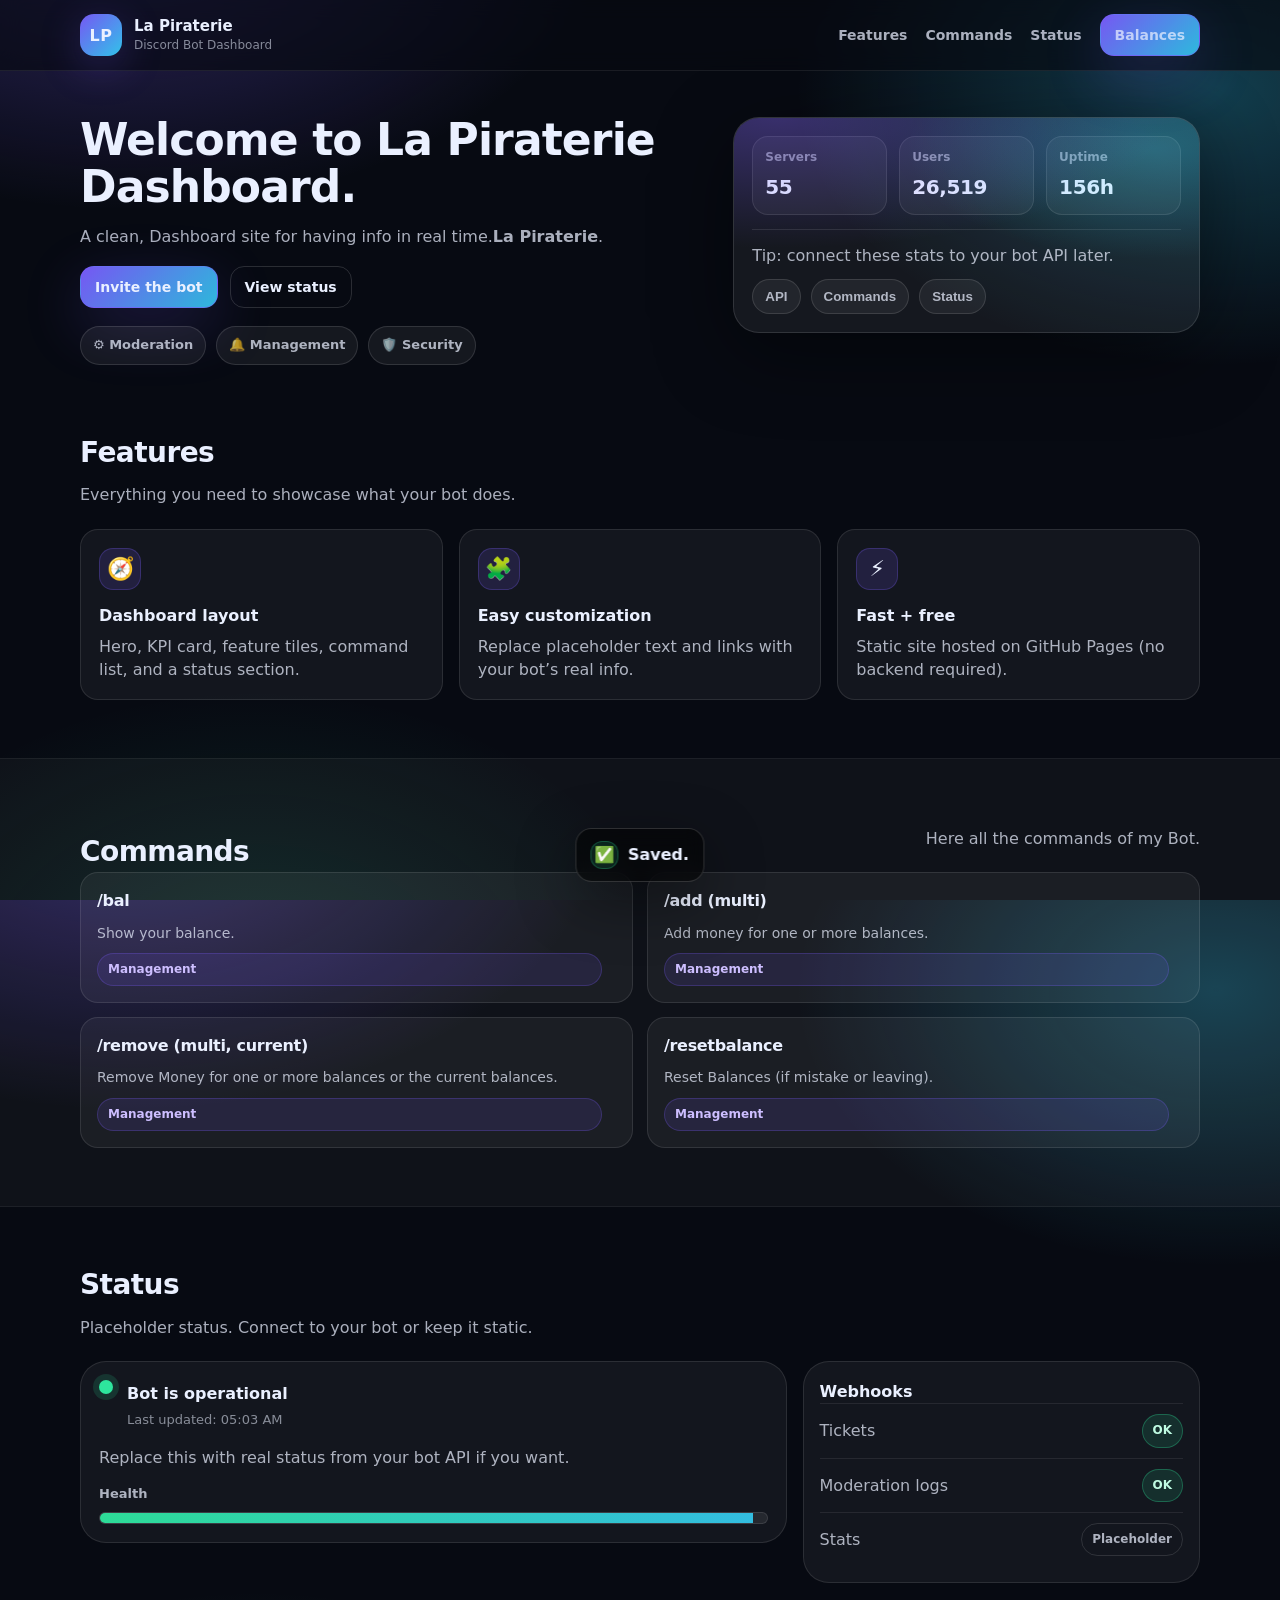
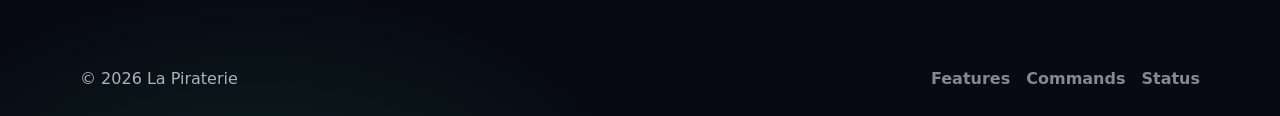
==== commit 24fef7a4: "Add files via upload" ====
--- a/index.html
+++ b/index.html
@@ -75,7 +75,7 @@
           <div class="hero-card__bottom">
             <div class="muted">Tip: connect these stats to your bot API later.</div>
             <div class="mini-actions">
-              <button class="chip" type="button" onclick="toast('Connect your bot API to show live stats.')">API</button>
+              <button class="chip" type="button" id="apiBtn">API</button>
               <button class="chip" type="button" onclick="toast('Add command docs for your bot.')">Commands</button>
               <button class="chip" type="button" onclick="toast('Add a real status endpoint if you want.')">Status</button>
             </div>
